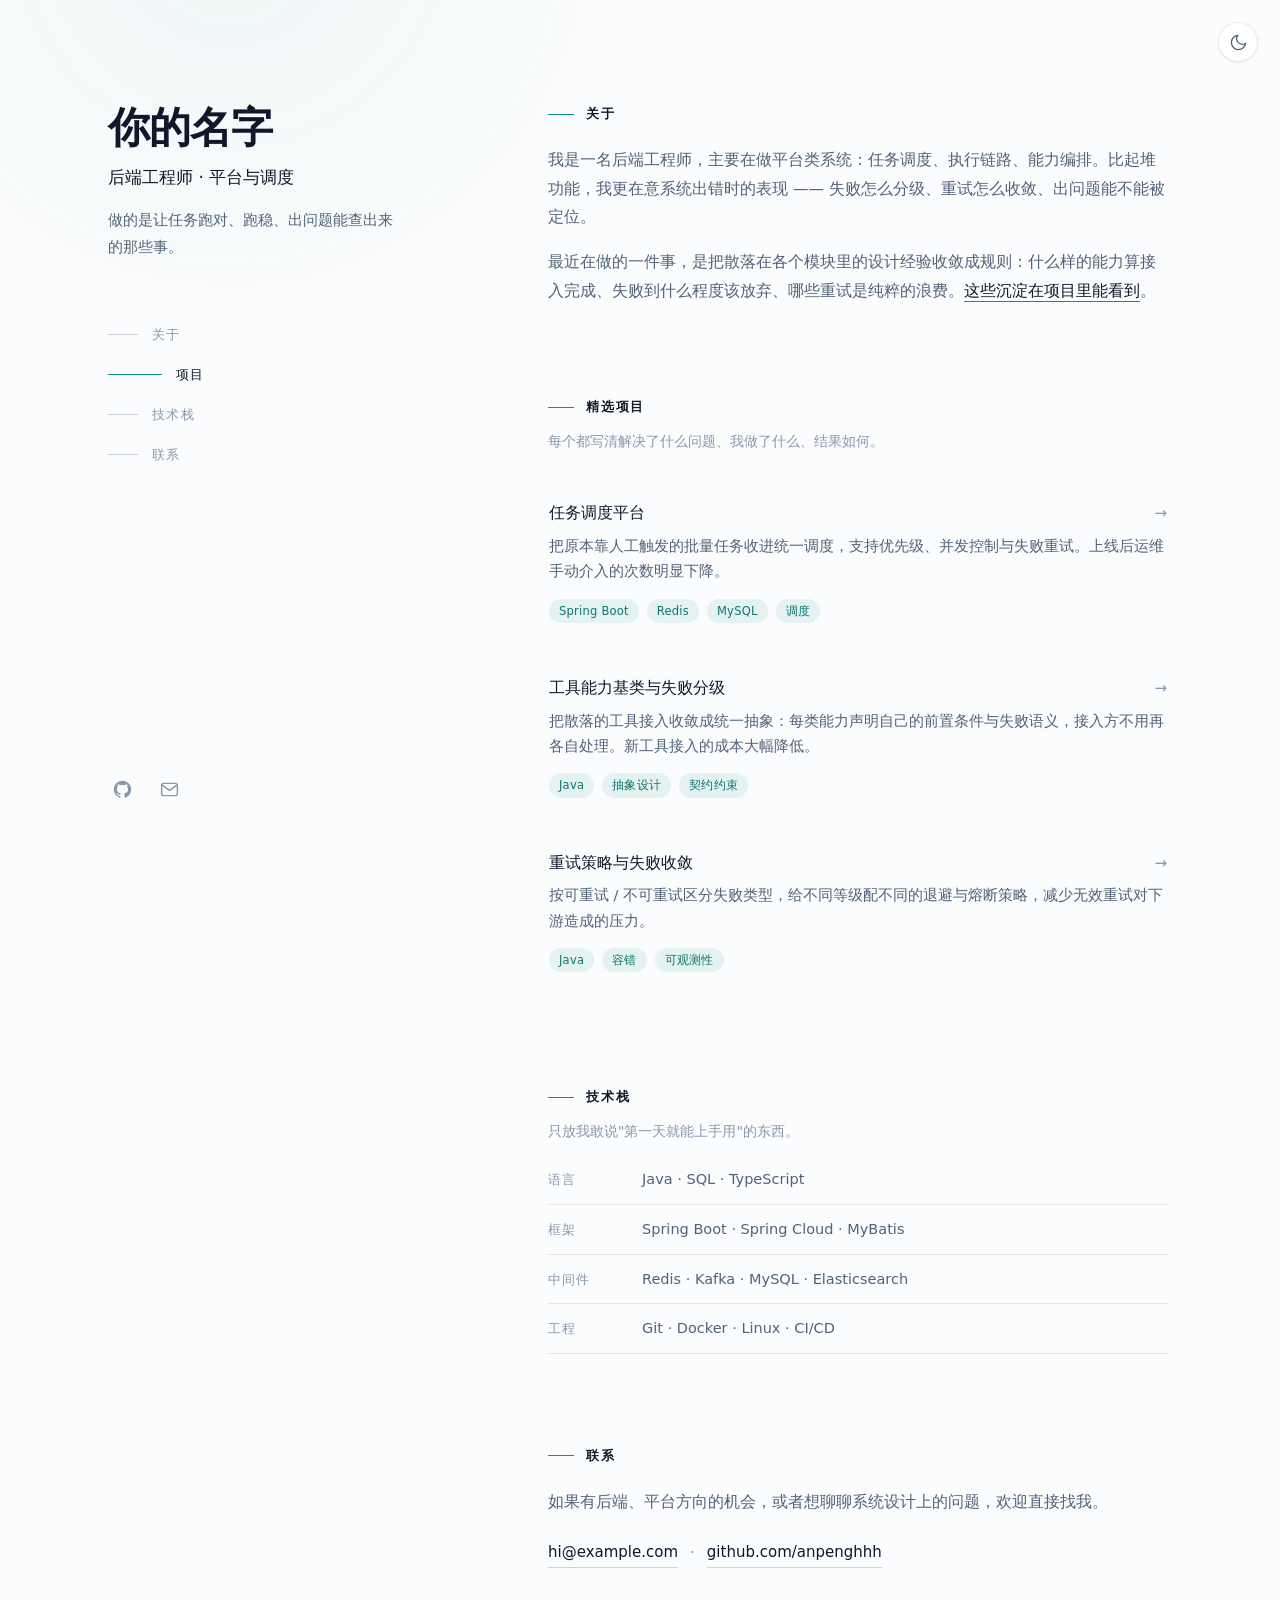
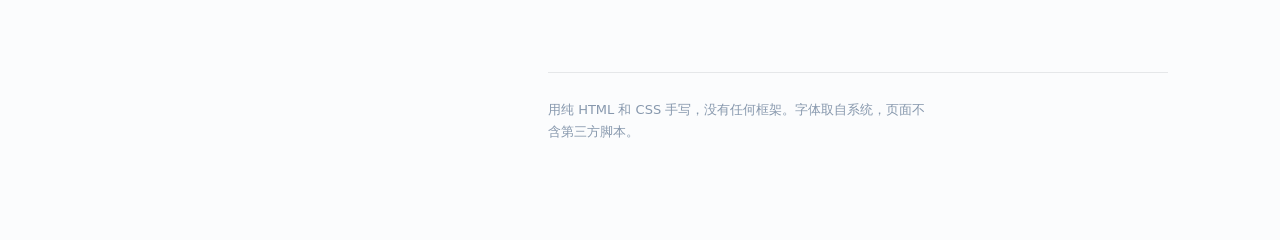
==== index.html @ 01b577a1 "初始化个人网站：单页结构、深浅色主题、响应式布局" ====
<!doctype html>
<html lang="zh-CN">
<head>
<meta charset="utf-8">
<meta name="viewport" content="width=device-width, initial-scale=1">
<title>你的名字 — 后端工程师</title>
<meta name="description" content="后端工程师，做平台系统、任务调度与失败处理。">
<link rel="icon" href="data:image/svg+xml,%3Csvg xmlns='http://www.w3.org/2000/svg' viewBox='0 0 32 32'%3E%3Crect width='32' height='32' rx='7' fill='%230d9488'/%3E%3Ctext x='16' y='22' font-family='system-ui,sans-serif' font-size='17' font-weight='600' fill='%23fff' text-anchor='middle'%3EA%3C/text%3E%3C/svg%3E">
<link rel="stylesheet" href="style.css">
<script>
  (function () {
    var saved = localStorage.getItem('theme');
    var prefersLight = window.matchMedia('(prefers-color-scheme: light)').matches;
    document.documentElement.dataset.theme = saved || (prefersLight ? 'light' : 'dark');
  })();
</script>
</head>
<body>
<a class="skip-link" href="#main">跳到正文</a>

<button class="theme-toggle" id="themeToggle" type="button" aria-label="切换深浅色">
  <svg class="icon-moon" viewBox="0 0 24 24" aria-hidden="true"><path d="M21 12.8A9 9 0 1 1 11.2 3a7 7 0 0 0 9.8 9.8Z"/></svg>
  <svg class="icon-sun" viewBox="0 0 24 24" aria-hidden="true"><circle cx="12" cy="12" r="4.2"/><path d="M12 2v3M12 19v3M2 12h3M19 12h3M4.9 4.9l2.1 2.1M17 17l2.1 2.1M19.1 4.9 17 7M7 17l-2.1 2.1"/></svg>
</button>

<div class="layout">
  <header class="sidebar">
    <div class="sidebar-top">
      <!-- TODO: 换成你的名字 -->
      <h1>你的名字</h1>
      <!-- TODO: 一句话定位，格式「角色 · 方向」 -->
      <h2>后端工程师 · 平台与调度</h2>
      <!-- TODO: 一句更具体的话，说清你让什么变得更好了 -->
      <p class="tagline">做的是让任务跑对、跑稳、出问题能查出来的那些事。</p>

      <nav aria-label="页面导航">
        <ul>
          <li><a href="#about" class="nav-link"><span class="bar"></span>关于</a></li>
          <li><a href="#projects" class="nav-link"><span class="bar"></span>项目</a></li>
          <li><a href="#stack" class="nav-link"><span class="bar"></span>技术栈</a></li>
          <li><a href="#contact" class="nav-link"><span class="bar"></span>联系</a></li>
        </ul>
      </nav>
    </div>

    <ul class="social" aria-label="外部链接">
      <li><a href="https://github.com/anpenghhh" aria-label="GitHub" target="_blank" rel="noopener">
        <svg class="filled" viewBox="0 0 24 24" aria-hidden="true"><path d="M12 2a10 10 0 0 0-3.16 19.49c.5.09.68-.22.68-.48v-1.7c-2.78.6-3.37-1.34-3.37-1.34-.45-1.16-1.11-1.47-1.11-1.47-.9-.62.07-.61.07-.61 1 .07 1.53 1.03 1.53 1.03.89 1.52 2.34 1.08 2.91.83.09-.65.35-1.09.63-1.34-2.22-.25-4.56-1.11-4.56-4.94 0-1.09.39-1.98 1.03-2.68-.1-.25-.45-1.27.1-2.65 0 0 .84-.27 2.75 1.02a9.5 9.5 0 0 1 5 0c1.91-1.29 2.75-1.02 2.75-1.02.55 1.38.2 2.4.1 2.65.64.7 1.03 1.59 1.03 2.68 0 3.84-2.34 4.68-4.57 4.93.36.31.68.92.68 1.85v2.74c0 .27.18.58.69.48A10 10 0 0 0 12 2Z"/></svg>
      </a></li>
      <!-- TODO: 换成你的真实邮箱 -->
      <li><a href="mailto:hi@example.com" aria-label="邮箱">
        <svg viewBox="0 0 24 24" aria-hidden="true"><rect x="3" y="5" width="18" height="14" rx="2.5"/><path d="m3.5 7 8.5 6 8.5-6"/></svg>
      </a></li>
    </ul>
  </header>

  <main id="main">
    <section id="about" aria-labelledby="about-title">
      <h3 id="about-title" class="section-title">关于</h3>
      <!-- TODO: 3-4 句，写你实际在做什么、在意什么。不要复述简历。 -->
      <p>我是一名后端工程师，主要在做平台类系统：任务调度、执行链路、能力编排。比起堆功能，我更在意系统出错时的表现 —— 失败怎么分级、重试怎么收敛、出问题能不能被定位。</p>
      <p>最近在做的一件事，是把散落在各个模块里的设计经验收敛成规则：什么样的能力算接入完成、失败到什么程度该放弃、哪些重试是纯粹的浪费。<a href="#projects">这些沉淀在项目里能看到</a>。</p>
    </section>

    <section id="projects" aria-labelledby="projects-title">
      <h3 id="projects-title" class="section-title">精选项目</h3>
      <p class="section-note">每个都写清解决了什么问题、我做了什么、结果如何。</p>

      <ul class="project-list">
        <!-- TODO: 项目 1，换成你最有说服力的那个 -->
        <li>
          <a class="project" href="#projects">
            <div class="project-head">
              <h4>任务调度平台</h4>
              <span class="project-arrow" aria-hidden="true">→</span>
            </div>
            <p>把原本靠人工触发的批量任务收进统一调度，支持优先级、并发控制与失败重试。上线后运维手动介入的次数明显下降。</p>
            <ul class="tags">
              <li>Spring Boot</li><li>Redis</li><li>MySQL</li><li>调度</li>
            </ul>
          </a>
        </li>

        <!-- TODO: 项目 2 -->
        <li>
          <a class="project" href="#projects">
            <div class="project-head">
              <h4>工具能力基类与失败分级</h4>
              <span class="project-arrow" aria-hidden="true">→</span>
            </div>
            <p>把散落的工具接入收敛成统一抽象：每类能力声明自己的前置条件与失败语义，接入方不用再各自处理。新工具接入的成本大幅降低。</p>
            <ul class="tags">
              <li>Java</li><li>抽象设计</li><li>契约约束</li>
            </ul>
          </a>
        </li>

        <!-- TODO: 项目 3 -->
        <li>
          <a class="project" href="#projects">
            <div class="project-head">
              <h4>重试策略与失败收敛</h4>
              <span class="project-arrow" aria-hidden="true">→</span>
            </div>
            <p>按可重试 / 不可重试区分失败类型，给不同等级配不同的退避与熔断策略，减少无效重试对下游造成的压力。</p>
            <ul class="tags">
              <li>Java</li><li>容错</li><li>可观测性</li>
            </ul>
          </a>
        </li>
      </ul>
    </section>

    <section id="stack" aria-labelledby="stack-title">
      <h3 id="stack-title" class="section-title">技术栈</h3>
      <p class="section-note">只放我敢说"第一天就能上手用"的东西。</p>

      <!-- TODO: 按你的实际情况删减，控制在 12-15 项以内 -->
      <dl class="stack">
        <div>
          <dt>语言</dt>
          <dd>Java · SQL · TypeScript</dd>
        </div>
        <div>
          <dt>框架</dt>
          <dd>Spring Boot · Spring Cloud · MyBatis</dd>
        </div>
        <div>
          <dt>中间件</dt>
          <dd>Redis · Kafka · MySQL · Elasticsearch</dd>
        </div>
        <div>
          <dt>工程</dt>
          <dd>Git · Docker · Linux · CI/CD</dd>
        </div>
      </dl>
    </section>

    <section id="contact" aria-labelledby="contact-title">
      <h3 id="contact-title" class="section-title">联系</h3>
      <p>如果有后端、平台方向的机会，或者想聊聊系统设计上的问题，欢迎直接找我。</p>
      <p class="contact-links">
        <a href="mailto:hi@example.com">hi@example.com</a>
        <span aria-hidden="true">·</span>
        <a href="https://github.com/anpenghhh" target="_blank" rel="noopener">github.com/anpenghhh</a>
      </p>
    </section>

    <footer>
      <p>用纯 HTML 和 CSS 手写，没有任何框架。字体取自系统，页面不含第三方脚本。</p>
    </footer>
  </main>
</div>

<script src="script.js"></script>
</body>
</html>
---- style.css ----
/* ===========================================================
   个人站样式
   改颜色只需动下面两组变量；布局在 .layout 与媒体查询里。
   =========================================================== */

:root,
[data-theme="dark"] {
  --bg: #0f172a;
  --bg-elev: #16213a;
  --text: #e6edf6;
  --text-muted: #94a3b8;
  --text-faint: #64748b;
  --accent: #5eead4;
  --accent-soft: rgba(94, 234, 212, 0.12);
  --tag-fg: #7fdccd;
  --border: rgba(148, 163, 184, 0.16);
  --border-strong: rgba(148, 163, 184, 0.3);
  --glow: rgba(94, 234, 212, 0.06);
  --shadow: 0 1px 2px rgba(0, 0, 0, 0.3);
}

[data-theme="light"] {
  --bg: #fbfcfd;
  --bg-elev: #ffffff;
  --text: #0f172a;
  --text-muted: #52627a;
  --text-faint: #8798ad;
  --accent: #0d9488;
  --accent-soft: rgba(13, 148, 136, 0.09);
  --tag-fg: #0f766e;
  --border: rgba(15, 23, 42, 0.09);
  --border-strong: rgba(15, 23, 42, 0.18);
  --glow: rgba(13, 148, 136, 0.05);
  --shadow: 0 1px 2px rgba(15, 23, 42, 0.06);
}

*,
*::before,
*::after {
  box-sizing: border-box;
}

html {
  scroll-behavior: smooth;
  -webkit-text-size-adjust: 100%;
}

body {
  margin: 0;
  background: var(--bg);
  color: var(--text);
  font-family: ui-sans-serif, system-ui, -apple-system, "PingFang SC",
    "Hiragino Sans GB", "Microsoft YaHei", sans-serif;
  font-size: 16px;
  line-height: 1.6;
  -webkit-font-smoothing: antialiased;
  transition: background-color 0.25s ease, color 0.25s ease;
}

body::before {
  content: "";
  position: fixed;
  inset: 0;
  pointer-events: none;
  background: radial-gradient(620px circle at 18% -8%, var(--glow), transparent 72%);
  z-index: 0;
}

a {
  color: inherit;
  text-decoration: none;
}

h1,
h2,
h3,
h4,
p,
ul,
dl,
dd {
  margin: 0;
}

ul {
  padding: 0;
  list-style: none;
}

:focus-visible {
  outline: 2px solid var(--accent);
  outline-offset: 3px;
  border-radius: 3px;
}

.skip-link {
  position: absolute;
  left: -9999px;
  top: 12px;
  z-index: 100;
  padding: 10px 16px;
  background: var(--bg-elev);
  border: 1px solid var(--border-strong);
  border-radius: 6px;
  font-size: 13px;
}

.skip-link:focus {
  left: 12px;
}

/* ---------- 布局 ---------- */

.layout {
  position: relative;
  z-index: 1;
  max-width: 1160px;
  margin: 0 auto;
  padding: 0 48px;
  display: grid;
  grid-template-columns: minmax(0, 360px) minmax(0, 1fr);
  gap: 80px;
}

.sidebar {
  position: sticky;
  top: 0;
  height: 100vh;
  display: flex;
  flex-direction: column;
  justify-content: space-between;
  padding: 104px 0 96px;
}

main {
  padding: 104px 0 96px;
  max-width: 620px;
}

/* ---------- 侧栏 ---------- */

h1 {
  font-size: 42px;
  font-weight: 600;
  letter-spacing: -0.02em;
  line-height: 1.15;
}

.sidebar h2 {
  margin-top: 12px;
  font-size: 17px;
  font-weight: 500;
  color: var(--text);
}

.tagline {
  margin-top: 16px;
  font-size: 15px;
  line-height: 1.75;
  color: var(--text-muted);
  max-width: 30ch;
}

nav {
  margin-top: 56px;
}

nav ul {
  display: grid;
  gap: 2px;
}

.nav-link {
  display: inline-flex;
  align-items: center;
  gap: 14px;
  padding: 9px 0;
  font-size: 12.5px;
  letter-spacing: 0.1em;
  color: var(--text-faint);
  transition: color 0.2s ease;
}

.bar {
  width: 30px;
  height: 1px;
  background: var(--border-strong);
  transition: width 0.25s ease, background-color 0.25s ease;
}

.nav-link:hover {
  color: var(--text);
}

.nav-link:hover .bar {
  width: 54px;
  background: var(--text-muted);
}

.nav-link.active {
  color: var(--text);
}

.nav-link.active .bar {
  width: 54px;
  background: var(--accent);
}

.social {
  display: flex;
  gap: 18px;
}

.social a {
  display: block;
  padding: 4px;
  color: var(--text-faint);
  transition: color 0.2s ease, transform 0.2s ease;
}

.social a:hover {
  color: var(--text);
  transform: translateY(-2px);
}

.social svg {
  display: block;
  width: 21px;
  height: 21px;
  fill: none;
  stroke: currentColor;
  stroke-width: 1.6;
  stroke-linecap: round;
  stroke-linejoin: round;
}

.social svg.filled {
  fill: currentColor;
  stroke: none;
}

/* ---------- 内容区块 ---------- */

section + section {
  margin-top: 92px;
}

.section-title {
  display: flex;
  align-items: center;
  gap: 12px;
  margin-bottom: 22px;
  font-size: 12.5px;
  font-weight: 600;
  letter-spacing: 0.14em;
  color: var(--text);
}

.section-title::before {
  content: "";
  width: 26px;
  height: 1px;
  background: var(--accent);
}

.section-note {
  margin-top: -10px;
  margin-bottom: 22px;
  font-size: 14px;
  color: var(--text-faint);
}

main p {
  font-size: 15.5px;
  line-height: 1.85;
  color: var(--text-muted);
}

main p + p {
  margin-top: 16px;
}

main p a {
  color: var(--text);
  border-bottom: 1px solid var(--accent);
  padding-bottom: 1px;
  transition: color 0.2s ease;
}

main p a:hover {
  color: var(--accent);
}

/* ---------- 项目 ---------- */

.project-list {
  display: grid;
  gap: 6px;
}

.project {
  display: block;
  padding: 22px 20px;
  margin: 0 -20px;
  border: 1px solid transparent;
  border-radius: 10px;
  transition: background-color 0.22s ease, border-color 0.22s ease;
}

.project:hover {
  background: var(--bg-elev);
  border-color: var(--border);
  box-shadow: var(--shadow);
}

.project-head {
  display: flex;
  align-items: baseline;
  justify-content: space-between;
  gap: 16px;
}

.project h4 {
  font-size: 16px;
  font-weight: 500;
  color: var(--text);
  transition: color 0.2s ease;
}

.project:hover h4 {
  color: var(--accent);
}

.project-arrow {
  flex: none;
  font-size: 15px;
  color: var(--text-faint);
  transition: transform 0.22s ease, color 0.22s ease;
}

.project:hover .project-arrow {
  transform: translateX(4px);
  color: var(--accent);
}

.project p {
  margin-top: 8px;
  font-size: 14.5px;
  line-height: 1.75;
}

.tags {
  display: flex;
  flex-wrap: wrap;
  gap: 8px;
  margin-top: 14px;
}

.tags li {
  padding: 3px 10px;
  border-radius: 999px;
  background: var(--accent-soft);
  color: var(--tag-fg);
  font-size: 11.5px;
  letter-spacing: 0.02em;
  white-space: nowrap;
}

/* ---------- 技术栈 ---------- */

.stack > div {
  display: grid;
  grid-template-columns: 78px 1fr;
  gap: 16px;
  align-items: baseline;
  padding: 12px 0;
  border-bottom: 1px solid var(--border);
}

.stack > div:first-child {
  padding-top: 0;
}

.stack dt {
  font-size: 12.5px;
  letter-spacing: 0.08em;
  color: var(--text-faint);
}

.stack dd {
  font-size: 14.5px;
  color: var(--text-muted);
  line-height: 1.7;
}

/* ---------- 联系 ---------- */

.contact-links {
  display: flex;
  flex-wrap: wrap;
  align-items: center;
  gap: 12px;
  margin-top: 22px !important;
  font-size: 15px;
}

.contact-links a {
  color: var(--text);
  border-bottom: 1px solid var(--border-strong);
  transition: color 0.2s ease, border-color 0.2s ease;
}

.contact-links a:hover {
  color: var(--accent);
  border-color: var(--accent);
}

.contact-links span {
  color: var(--text-faint);
}

/* ---------- 页脚 ---------- */

footer {
  margin-top: 104px;
  padding-top: 26px;
  border-top: 1px solid var(--border);
}

footer p {
  font-size: 13px;
  line-height: 1.7;
  color: var(--text-faint);
  max-width: 46ch;
}

/* ---------- 主题切换 ---------- */

.theme-toggle {
  position: fixed;
  top: 22px;
  right: 22px;
  z-index: 20;
  width: 40px;
  height: 40px;
  display: grid;
  place-items: center;
  border: 1px solid var(--border);
  border-radius: 50%;
  background: var(--bg-elev);
  color: var(--text-muted);
  cursor: pointer;
  box-shadow: var(--shadow);
  transition: color 0.2s ease, border-color 0.2s ease, transform 0.2s ease;
}

.theme-toggle:hover {
  color: var(--accent);
  border-color: var(--border-strong);
  transform: rotate(-12deg);
}

.theme-toggle svg {
  width: 19px;
  height: 19px;
  fill: none;
  stroke: currentColor;
  stroke-width: 1.6;
  stroke-linecap: round;
  stroke-linejoin: round;
}

.icon-sun {
  display: none;
}

[data-theme="dark"] .icon-sun {
  display: block;
}

[data-theme="dark"] .icon-moon {
  display: none;
}

/* ---------- 响应式 ---------- */

@media (max-width: 1023px) {
  .layout {
    display: block;
    padding: 0 28px;
  }

  .sidebar {
    position: static;
    height: auto;
    padding: 80px 0 0;
  }

  h1 {
    font-size: 34px;
  }

  .tagline {
    max-width: 38ch;
  }

  nav {
    margin-top: 34px;
  }

  nav ul {
    display: flex;
    flex-wrap: wrap;
    gap: 22px;
  }

  .bar {
    display: none;
  }

  .social {
    margin-top: 30px;
  }

  main {
    padding: 56px 0 72px;
    max-width: 100%;
  }

  section + section {
    margin-top: 64px;
  }

  .theme-toggle {
    top: 16px;
    right: 16px;
    width: 36px;
    height: 36px;
  }
}

@media (max-width: 520px) {
  .layout {
    padding: 0 20px;
  }

  .sidebar {
    padding-top: 64px;
  }

  h1 {
    font-size: 29px;
  }

  .stack > div {
    grid-template-columns: 1fr;
    gap: 4px;
  }

  .project {
    padding: 18px 14px;
    margin: 0 -14px;
  }
}

@media (prefers-reduced-motion: reduce) {
  html {
    scroll-behavior: auto;
  }

  *,
  *::before,
  *::after {
    transition-duration: 0.01ms !important;
    animation-duration: 0.01ms !important;
  }
}
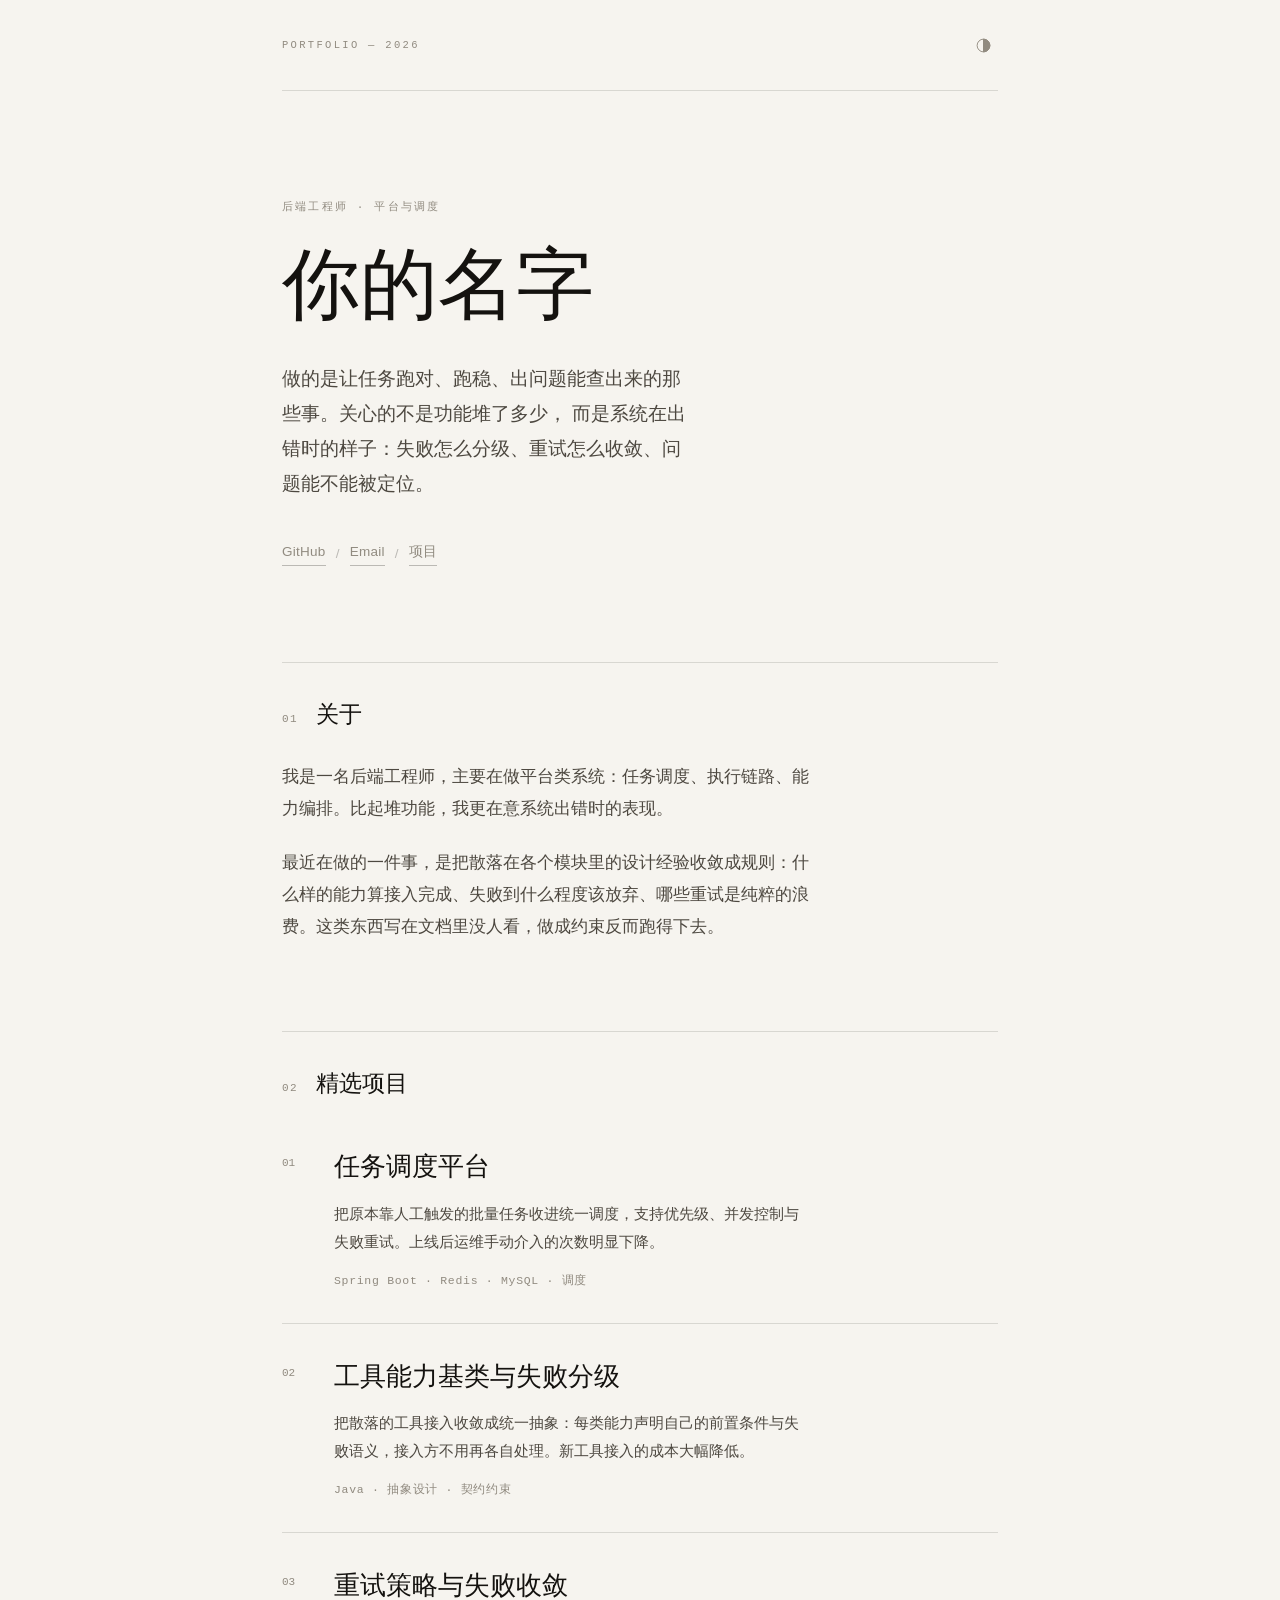
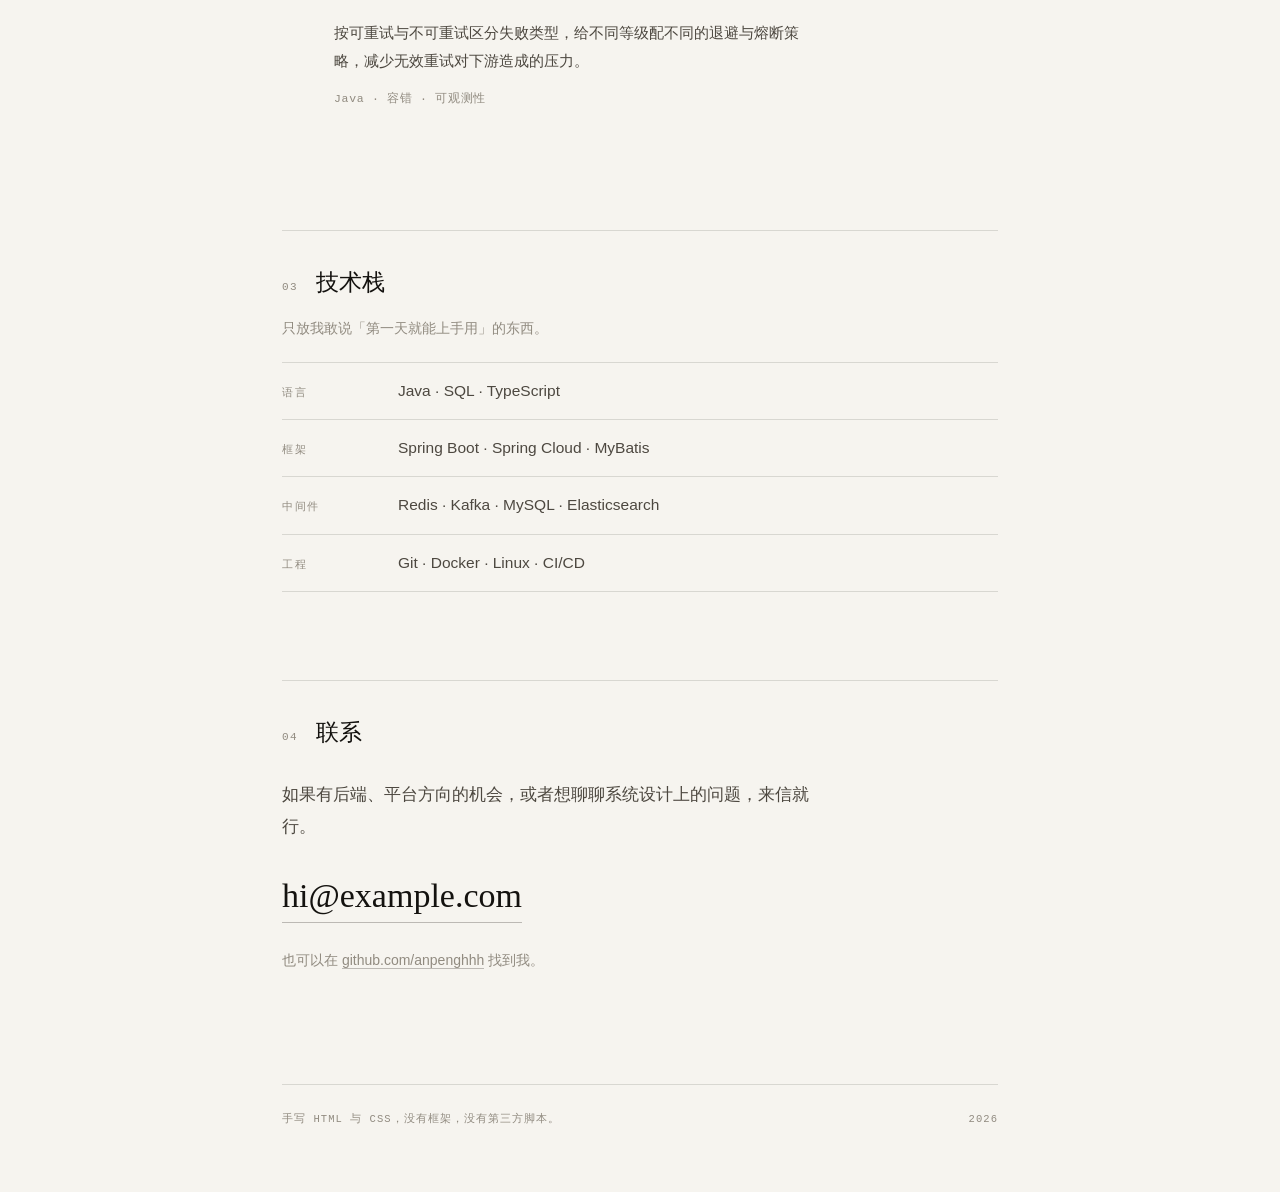
==== commit 20133a7b: "重做视觉：编辑排版风，衬线大字、纸感底色、编号区块" ====
--- a/index.html
+++ b/index.html
@@ -5,7 +5,7 @@
 <meta name="viewport" content="width=device-width, initial-scale=1">
 <title>你的名字 — 后端工程师</title>
 <meta name="description" content="后端工程师，做平台系统、任务调度与失败处理。">
-<link rel="icon" href="data:image/svg+xml,%3Csvg xmlns='http://www.w3.org/2000/svg' viewBox='0 0 32 32'%3E%3Crect width='32' height='32' rx='7' fill='%230d9488'/%3E%3Ctext x='16' y='22' font-family='system-ui,sans-serif' font-size='17' font-weight='600' fill='%23fff' text-anchor='middle'%3EA%3C/text%3E%3C/svg%3E">
+<link rel="icon" href="data:image/svg+xml,%3Csvg xmlns='http://www.w3.org/2000/svg' viewBox='0 0 32 32'%3E%3Crect width='32' height='32' fill='%2314120F'/%3E%3Ctext x='16' y='23' font-family='Georgia,serif' font-size='18' fill='%23F6F4EF' text-anchor='middle'%3EA%3C/text%3E%3C/svg%3E">
 <link rel="stylesheet" href="style.css">
 <script>
   (function () {
@@ -16,140 +16,137 @@
 </script>
 </head>
 <body>
-<a class="skip-link" href="#main">跳到正文</a>
 
-<button class="theme-toggle" id="themeToggle" type="button" aria-label="切换深浅色">
-  <svg class="icon-moon" viewBox="0 0 24 24" aria-hidden="true"><path d="M21 12.8A9 9 0 1 1 11.2 3a7 7 0 0 0 9.8 9.8Z"/></svg>
-  <svg class="icon-sun" viewBox="0 0 24 24" aria-hidden="true"><circle cx="12" cy="12" r="4.2"/><path d="M12 2v3M12 19v3M2 12h3M19 12h3M4.9 4.9l2.1 2.1M17 17l2.1 2.1M19.1 4.9 17 7M7 17l-2.1 2.1"/></svg>
-</button>
+<div class="page">
 
-<div class="layout">
-  <header class="sidebar">
-    <div class="sidebar-top">
+  <header class="masthead">
+    <span class="masthead-label">Portfolio — 2026</span>
+    <button class="theme-toggle" id="themeToggle" type="button" aria-label="切换深浅色">
+      <svg viewBox="0 0 24 24" aria-hidden="true"><circle cx="12" cy="12" r="9"/><path d="M12 3v18" /><path d="M12 3a9 9 0 0 1 0 18Z" fill="currentColor"/></svg>
+    </button>
+  </header>
+
+  <main>
+    <!-- ============ 首屏 ============ -->
+    <section class="hero">
+      <!-- TODO: 你的角色，一两个词 -->
+      <p class="kicker">后端工程师 · 平台与调度</p>
       <!-- TODO: 换成你的名字 -->
       <h1>你的名字</h1>
-      <!-- TODO: 一句话定位，格式「角色 · 方向」 -->
-      <h2>后端工程师 · 平台与调度</h2>
-      <!-- TODO: 一句更具体的话，说清你让什么变得更好了 -->
-      <p class="tagline">做的是让任务跑对、跑稳、出问题能查出来的那些事。</p>
-
-      <nav aria-label="页面导航">
-        <ul>
-          <li><a href="#about" class="nav-link"><span class="bar"></span>关于</a></li>
-          <li><a href="#projects" class="nav-link"><span class="bar"></span>项目</a></li>
-          <li><a href="#stack" class="nav-link"><span class="bar"></span>技术栈</a></li>
-          <li><a href="#contact" class="nav-link"><span class="bar"></span>联系</a></li>
-        </ul>
-      </nav>
-    </div>
-
-    <ul class="social" aria-label="外部链接">
-      <li><a href="https://github.com/anpenghhh" aria-label="GitHub" target="_blank" rel="noopener">
-        <svg class="filled" viewBox="0 0 24 24" aria-hidden="true"><path d="M12 2a10 10 0 0 0-3.16 19.49c.5.09.68-.22.68-.48v-1.7c-2.78.6-3.37-1.34-3.37-1.34-.45-1.16-1.11-1.47-1.11-1.47-.9-.62.07-.61.07-.61 1 .07 1.53 1.03 1.53 1.03.89 1.52 2.34 1.08 2.91.83.09-.65.35-1.09.63-1.34-2.22-.25-4.56-1.11-4.56-4.94 0-1.09.39-1.98 1.03-2.68-.1-.25-.45-1.27.1-2.65 0 0 .84-.27 2.75 1.02a9.5 9.5 0 0 1 5 0c1.91-1.29 2.75-1.02 2.75-1.02.55 1.38.2 2.4.1 2.65.64.7 1.03 1.59 1.03 2.68 0 3.84-2.34 4.68-4.57 4.93.36.31.68.92.68 1.85v2.74c0 .27.18.58.69.48A10 10 0 0 0 12 2Z"/></svg>
-      </a></li>
-      <!-- TODO: 换成你的真实邮箱 -->
-      <li><a href="mailto:hi@example.com" aria-label="邮箱">
-        <svg viewBox="0 0 24 24" aria-hidden="true"><rect x="3" y="5" width="18" height="14" rx="2.5"/><path d="m3.5 7 8.5 6 8.5-6"/></svg>
-      </a></li>
-    </ul>
-  </header>
-
-  <main id="main">
-    <section id="about" aria-labelledby="about-title">
-      <h3 id="about-title" class="section-title">关于</h3>
-      <!-- TODO: 3-4 句，写你实际在做什么、在意什么。不要复述简历。 -->
-      <p>我是一名后端工程师，主要在做平台类系统：任务调度、执行链路、能力编排。比起堆功能，我更在意系统出错时的表现 —— 失败怎么分级、重试怎么收敛、出问题能不能被定位。</p>
-      <p>最近在做的一件事，是把散落在各个模块里的设计经验收敛成规则：什么样的能力算接入完成、失败到什么程度该放弃、哪些重试是纯粹的浪费。<a href="#projects">这些沉淀在项目里能看到</a>。</p>
+      <!-- TODO: 一两句话说清你在做什么、在意什么 -->
+      <p class="lede">
+        做的是让任务跑对、跑稳、出问题能查出来的那些事。关心的不是功能堆了多少，
+        而是系统在出错时的样子：失败怎么分级、重试怎么收敛、问题能不能被定位。
+      </p>
+      <p class="hero-meta">
+        <a href="https://github.com/anpenghhh" target="_blank" rel="noopener">GitHub</a>
+        <span class="sep">/</span>
+        <!-- TODO: 换成真实邮箱 -->
+        <a href="mailto:hi@example.com">Email</a>
+        <span class="sep">/</span>
+        <a href="#projects">项目</a>
+      </p>
     </section>
 
-    <section id="projects" aria-labelledby="projects-title">
-      <h3 id="projects-title" class="section-title">精选项目</h3>
-      <p class="section-note">每个都写清解决了什么问题、我做了什么、结果如何。</p>
+    <!-- ============ 01 关于 ============ -->
+    <section id="about" class="block" data-reveal>
+      <header class="block-head">
+        <span class="num">01</span>
+        <h2>关于</h2>
+      </header>
+      <div class="prose">
+        <!-- TODO: 3-4 句，写你实际在做什么。不要复述简历。 -->
+        <p>我是一名后端工程师，主要在做平台类系统：任务调度、执行链路、能力编排。比起堆功能，我更在意系统出错时的表现。</p>
+        <p>最近在做的一件事，是把散落在各个模块里的设计经验收敛成规则：什么样的能力算接入完成、失败到什么程度该放弃、哪些重试是纯粹的浪费。这类东西写在文档里没人看，做成约束反而跑得下去。</p>
+      </div>
+    </section>
 
-      <ul class="project-list">
-        <!-- TODO: 项目 1，换成你最有说服力的那个 -->
+    <!-- ============ 02 项目 ============ -->
+    <section id="projects" class="block" data-reveal>
+      <header class="block-head">
+        <span class="num">02</span>
+        <h2>精选项目</h2>
+      </header>
+
+      <ul class="works">
+        <!-- TODO: 换成你最有说服力的项目 -->
         <li>
-          <a class="project" href="#projects">
-            <div class="project-head">
-              <h4>任务调度平台</h4>
-              <span class="project-arrow" aria-hidden="true">→</span>
+          <a class="work" href="#projects">
+            <span class="work-index">01</span>
+            <div class="work-body">
+              <h3>任务调度平台</h3>
+              <p>把原本靠人工触发的批量任务收进统一调度，支持优先级、并发控制与失败重试。上线后运维手动介入的次数明显下降。</p>
+              <p class="work-stack">Spring Boot · Redis · MySQL · 调度</p>
             </div>
-            <p>把原本靠人工触发的批量任务收进统一调度，支持优先级、并发控制与失败重试。上线后运维手动介入的次数明显下降。</p>
-            <ul class="tags">
-              <li>Spring Boot</li><li>Redis</li><li>MySQL</li><li>调度</li>
-            </ul>
+            <span class="work-arrow" aria-hidden="true">↗</span>
           </a>
         </li>
 
-        <!-- TODO: 项目 2 -->
         <li>
-          <a class="project" href="#projects">
-            <div class="project-head">
-              <h4>工具能力基类与失败分级</h4>
-              <span class="project-arrow" aria-hidden="true">→</span>
+          <a class="work" href="#projects">
+            <span class="work-index">02</span>
+            <div class="work-body">
+              <h3>工具能力基类与失败分级</h3>
+              <p>把散落的工具接入收敛成统一抽象：每类能力声明自己的前置条件与失败语义，接入方不用再各自处理。新工具接入的成本大幅降低。</p>
+              <p class="work-stack">Java · 抽象设计 · 契约约束</p>
             </div>
-            <p>把散落的工具接入收敛成统一抽象：每类能力声明自己的前置条件与失败语义，接入方不用再各自处理。新工具接入的成本大幅降低。</p>
-            <ul class="tags">
-              <li>Java</li><li>抽象设计</li><li>契约约束</li>
-            </ul>
+            <span class="work-arrow" aria-hidden="true">↗</span>
           </a>
         </li>
 
-        <!-- TODO: 项目 3 -->
         <li>
-          <a class="project" href="#projects">
-            <div class="project-head">
-              <h4>重试策略与失败收敛</h4>
-              <span class="project-arrow" aria-hidden="true">→</span>
+          <a class="work" href="#projects">
+            <span class="work-index">03</span>
+            <div class="work-body">
+              <h3>重试策略与失败收敛</h3>
+              <p>按可重试与不可重试区分失败类型，给不同等级配不同的退避与熔断策略，减少无效重试对下游造成的压力。</p>
+              <p class="work-stack">Java · 容错 · 可观测性</p>
             </div>
-            <p>按可重试 / 不可重试区分失败类型，给不同等级配不同的退避与熔断策略，减少无效重试对下游造成的压力。</p>
-            <ul class="tags">
-              <li>Java</li><li>容错</li><li>可观测性</li>
-            </ul>
+            <span class="work-arrow" aria-hidden="true">↗</span>
           </a>
         </li>
       </ul>
     </section>
 
-    <section id="stack" aria-labelledby="stack-title">
-      <h3 id="stack-title" class="section-title">技术栈</h3>
-      <p class="section-note">只放我敢说"第一天就能上手用"的东西。</p>
+    <!-- ============ 03 技术栈 ============ -->
+    <section id="stack" class="block" data-reveal>
+      <header class="block-head">
+        <span class="num">03</span>
+        <h2>技术栈</h2>
+      </header>
+      <p class="block-note">只放我敢说「第一天就能上手用」的东西。</p>
 
-      <!-- TODO: 按你的实际情况删减，控制在 12-15 项以内 -->
+      <!-- TODO: 按实际情况删减，控制在 12-15 项以内 -->
       <dl class="stack">
-        <div>
-          <dt>语言</dt>
-          <dd>Java · SQL · TypeScript</dd>
-        </div>
-        <div>
-          <dt>框架</dt>
-          <dd>Spring Boot · Spring Cloud · MyBatis</dd>
-        </div>
-        <div>
-          <dt>中间件</dt>
-          <dd>Redis · Kafka · MySQL · Elasticsearch</dd>
-        </div>
-        <div>
-          <dt>工程</dt>
-          <dd>Git · Docker · Linux · CI/CD</dd>
-        </div>
+        <div><dt>语言</dt><dd>Java · SQL · TypeScript</dd></div>
+        <div><dt>框架</dt><dd>Spring Boot · Spring Cloud · MyBatis</dd></div>
+        <div><dt>中间件</dt><dd>Redis · Kafka · MySQL · Elasticsearch</dd></div>
+        <div><dt>工程</dt><dd>Git · Docker · Linux · CI/CD</dd></div>
       </dl>
     </section>
 
-    <section id="contact" aria-labelledby="contact-title">
-      <h3 id="contact-title" class="section-title">联系</h3>
-      <p>如果有后端、平台方向的机会，或者想聊聊系统设计上的问题，欢迎直接找我。</p>
-      <p class="contact-links">
-        <a href="mailto:hi@example.com">hi@example.com</a>
-        <span aria-hidden="true">·</span>
-        <a href="https://github.com/anpenghhh" target="_blank" rel="noopener">github.com/anpenghhh</a>
+    <!-- ============ 04 联系 ============ -->
+    <section id="contact" class="block" data-reveal>
+      <header class="block-head">
+        <span class="num">04</span>
+        <h2>联系</h2>
+      </header>
+      <div class="prose">
+        <p>如果有后端、平台方向的机会，或者想聊聊系统设计上的问题，来信就行。</p>
+      </div>
+      <!-- TODO: 换成真实邮箱 -->
+      <a class="contact-mail" href="mailto:hi@example.com">hi@example.com</a>
+      <p class="contact-alt">
+        也可以在 <a href="https://github.com/anpenghhh" target="_blank" rel="noopener">github.com/anpenghhh</a> 找到我。
       </p>
     </section>
+  </main>
 
-    <footer>
-      <p>用纯 HTML 和 CSS 手写，没有任何框架。字体取自系统，页面不含第三方脚本。</p>
-    </footer>
-  </main>
+  <footer class="colophon">
+    <span>手写 HTML 与 CSS，没有框架，没有第三方脚本。</span>
+    <span>2026</span>
+  </footer>
+
 </div>
 
 <script src="script.js"></script>
--- a/style.css
+++ b/style.css
@@ -1,37 +1,37 @@
 /* ===========================================================
-   个人站样式
-   改颜色只需动下面两组变量；布局在 .layout 与媒体查询里。
+   编辑排版风 · 个人站
+   改配色只需动两组变量；改字号在 .hero / .block 相关规则里。
    =========================================================== */
 
 :root,
 [data-theme="dark"] {
-  --bg: #0f172a;
-  --bg-elev: #16213a;
-  --text: #e6edf6;
-  --text-muted: #94a3b8;
-  --text-faint: #64748b;
-  --accent: #5eead4;
-  --accent-soft: rgba(94, 234, 212, 0.12);
-  --tag-fg: #7fdccd;
-  --border: rgba(148, 163, 184, 0.16);
-  --border-strong: rgba(148, 163, 184, 0.3);
-  --glow: rgba(94, 234, 212, 0.06);
-  --shadow: 0 1px 2px rgba(0, 0, 0, 0.3);
+  --paper: #121110;
+  --paper-raised: #1a1917;
+  --ink: #f0ede6;
+  --ink-soft: #b3ada2;
+  --ink-faint: #6f6a61;
+  --accent: #d97757;
+  --rule: rgba(240, 237, 230, 0.14);
+  --rule-strong: rgba(240, 237, 230, 0.26);
 }
 
 [data-theme="light"] {
-  --bg: #fbfcfd;
-  --bg-elev: #ffffff;
-  --text: #0f172a;
-  --text-muted: #52627a;
-  --text-faint: #8798ad;
-  --accent: #0d9488;
-  --accent-soft: rgba(13, 148, 136, 0.09);
-  --tag-fg: #0f766e;
-  --border: rgba(15, 23, 42, 0.09);
-  --border-strong: rgba(15, 23, 42, 0.18);
-  --glow: rgba(13, 148, 136, 0.05);
-  --shadow: 0 1px 2px rgba(15, 23, 42, 0.06);
+  --paper: #f6f4ef;
+  --paper-raised: #fbfaf7;
+  --ink: #14120f;
+  --ink-soft: #4d4840;
+  --ink-faint: #918b80;
+  --accent: #8c2f1e;
+  --rule: rgba(20, 18, 15, 0.13);
+  --rule-strong: rgba(20, 18, 15, 0.26);
+}
+
+:root {
+  --serif: "Songti SC", "Songti TC", "Source Han Serif SC", "Noto Serif SC",
+    Georgia, "Times New Roman", serif;
+  --sans: -apple-system, BlinkMacSystemFont, "PingFang SC", "Helvetica Neue",
+    "Microsoft YaHei", Arial, sans-serif;
+  --mono: ui-monospace, "SF Mono", Menlo, Consolas, monospace;
 }
 
 *,
@@ -47,23 +47,14 @@
 
 body {
   margin: 0;
-  background: var(--bg);
-  color: var(--text);
-  font-family: ui-sans-serif, system-ui, -apple-system, "PingFang SC",
-    "Hiragino Sans GB", "Microsoft YaHei", sans-serif;
+  background: var(--paper);
+  color: var(--ink);
+  font-family: var(--sans);
   font-size: 16px;
   line-height: 1.6;
   -webkit-font-smoothing: antialiased;
-  transition: background-color 0.25s ease, color 0.25s ease;
-}
-
-body::before {
-  content: "";
-  position: fixed;
-  inset: 0;
-  pointer-events: none;
-  background: radial-gradient(620px circle at 18% -8%, var(--glow), transparent 72%);
-  z-index: 0;
+  text-rendering: optimizeLegibility;
+  transition: background-color 0.3s ease, color 0.3s ease;
 }
 
 a {
@@ -74,7 +65,6 @@
 h1,
 h2,
 h3,
-h4,
 p,
 ul,
 dl,
@@ -88,478 +78,427 @@
 }
 
 :focus-visible {
-  outline: 2px solid var(--accent);
-  outline-offset: 3px;
-  border-radius: 3px;
-}
-
-.skip-link {
-  position: absolute;
-  left: -9999px;
-  top: 12px;
-  z-index: 100;
-  padding: 10px 16px;
-  background: var(--bg-elev);
-  border: 1px solid var(--border-strong);
-  border-radius: 6px;
-  font-size: 13px;
-}
-
-.skip-link:focus {
-  left: 12px;
-}
-
-/* ---------- 布局 ---------- */
-
-.layout {
-  position: relative;
-  z-index: 1;
-  max-width: 1160px;
+  outline: 1.5px solid var(--accent);
+  outline-offset: 4px;
+}
+
+::selection {
+  background: var(--accent);
+  color: var(--paper);
+}
+
+/* ---------- 页框 ---------- */
+
+.page {
+  max-width: 780px;
   margin: 0 auto;
-  padding: 0 48px;
+  padding: 0 32px 64px;
+}
+
+/* ---------- 页眉 ---------- */
+
+.masthead {
+  display: flex;
+  align-items: center;
+  justify-content: space-between;
+  padding: 30px 0;
+  border-bottom: 1px solid var(--rule);
+}
+
+.masthead-label {
+  font-family: var(--mono);
+  font-size: 10.5px;
+  letter-spacing: 0.22em;
+  text-transform: uppercase;
+  color: var(--ink-faint);
+}
+
+.theme-toggle {
   display: grid;
-  grid-template-columns: minmax(0, 360px) minmax(0, 1fr);
-  gap: 80px;
-}
-
-.sidebar {
-  position: sticky;
-  top: 0;
-  height: 100vh;
-  display: flex;
-  flex-direction: column;
-  justify-content: space-between;
-  padding: 104px 0 96px;
-}
-
-main {
-  padding: 104px 0 96px;
-  max-width: 620px;
-}
-
-/* ---------- 侧栏 ---------- */
-
-h1 {
-  font-size: 42px;
-  font-weight: 600;
-  letter-spacing: -0.02em;
-  line-height: 1.15;
-}
-
-.sidebar h2 {
-  margin-top: 12px;
-  font-size: 17px;
-  font-weight: 500;
-  color: var(--text);
-}
-
-.tagline {
-  margin-top: 16px;
-  font-size: 15px;
-  line-height: 1.75;
-  color: var(--text-muted);
-  max-width: 30ch;
-}
-
-nav {
-  margin-top: 56px;
-}
-
-nav ul {
-  display: grid;
-  gap: 2px;
-}
-
-.nav-link {
-  display: inline-flex;
-  align-items: center;
-  gap: 14px;
-  padding: 9px 0;
-  font-size: 12.5px;
-  letter-spacing: 0.1em;
-  color: var(--text-faint);
-  transition: color 0.2s ease;
-}
-
-.bar {
+  place-items: center;
   width: 30px;
-  height: 1px;
-  background: var(--border-strong);
-  transition: width 0.25s ease, background-color 0.25s ease;
-}
-
-.nav-link:hover {
-  color: var(--text);
-}
-
-.nav-link:hover .bar {
-  width: 54px;
-  background: var(--text-muted);
-}
-
-.nav-link.active {
-  color: var(--text);
-}
-
-.nav-link.active .bar {
-  width: 54px;
-  background: var(--accent);
-}
-
-.social {
-  display: flex;
-  gap: 18px;
-}
-
-.social a {
-  display: block;
-  padding: 4px;
-  color: var(--text-faint);
-  transition: color 0.2s ease, transform 0.2s ease;
-}
-
-.social a:hover {
-  color: var(--text);
-  transform: translateY(-2px);
-}
-
-.social svg {
-  display: block;
-  width: 21px;
-  height: 21px;
+  height: 30px;
+  padding: 0;
+  border: 0;
+  background: none;
+  color: var(--ink-faint);
+  cursor: pointer;
+  transition: color 0.2s ease, transform 0.4s ease;
+}
+
+.theme-toggle:hover {
+  color: var(--ink);
+  transform: rotate(180deg);
+}
+
+.theme-toggle svg {
+  width: 17px;
+  height: 17px;
   fill: none;
   stroke: currentColor;
-  stroke-width: 1.6;
-  stroke-linecap: round;
-  stroke-linejoin: round;
-}
-
-.social svg.filled {
-  fill: currentColor;
-  stroke: none;
-}
-
-/* ---------- 内容区块 ---------- */
-
-section + section {
-  margin-top: 92px;
-}
-
-.section-title {
-  display: flex;
-  align-items: center;
-  gap: 12px;
-  margin-bottom: 22px;
-  font-size: 12.5px;
-  font-weight: 600;
-  letter-spacing: 0.14em;
-  color: var(--text);
-}
-
-.section-title::before {
-  content: "";
-  width: 26px;
-  height: 1px;
-  background: var(--accent);
-}
-
-.section-note {
-  margin-top: -10px;
-  margin-bottom: 22px;
-  font-size: 14px;
-  color: var(--text-faint);
-}
-
-main p {
-  font-size: 15.5px;
-  line-height: 1.85;
-  color: var(--text-muted);
-}
-
-main p + p {
-  margin-top: 16px;
-}
-
-main p a {
-  color: var(--text);
-  border-bottom: 1px solid var(--accent);
-  padding-bottom: 1px;
-  transition: color 0.2s ease;
-}
-
-main p a:hover {
-  color: var(--accent);
-}
-
-/* ---------- 项目 ---------- */
-
-.project-list {
-  display: grid;
-  gap: 6px;
-}
-
-.project {
-  display: block;
-  padding: 22px 20px;
-  margin: 0 -20px;
-  border: 1px solid transparent;
-  border-radius: 10px;
-  transition: background-color 0.22s ease, border-color 0.22s ease;
-}
-
-.project:hover {
-  background: var(--bg-elev);
-  border-color: var(--border);
-  box-shadow: var(--shadow);
-}
-
-.project-head {
-  display: flex;
-  align-items: baseline;
-  justify-content: space-between;
-  gap: 16px;
-}
-
-.project h4 {
-  font-size: 16px;
-  font-weight: 500;
-  color: var(--text);
-  transition: color 0.2s ease;
-}
-
-.project:hover h4 {
-  color: var(--accent);
-}
-
-.project-arrow {
-  flex: none;
-  font-size: 15px;
-  color: var(--text-faint);
-  transition: transform 0.22s ease, color 0.22s ease;
-}
-
-.project:hover .project-arrow {
-  transform: translateX(4px);
-  color: var(--accent);
-}
-
-.project p {
-  margin-top: 8px;
-  font-size: 14.5px;
-  line-height: 1.75;
-}
-
-.tags {
-  display: flex;
-  flex-wrap: wrap;
-  gap: 8px;
-  margin-top: 14px;
-}
-
-.tags li {
-  padding: 3px 10px;
-  border-radius: 999px;
-  background: var(--accent-soft);
-  color: var(--tag-fg);
-  font-size: 11.5px;
-  letter-spacing: 0.02em;
-  white-space: nowrap;
-}
-
-/* ---------- 技术栈 ---------- */
-
-.stack > div {
-  display: grid;
-  grid-template-columns: 78px 1fr;
-  gap: 16px;
-  align-items: baseline;
-  padding: 12px 0;
-  border-bottom: 1px solid var(--border);
-}
-
-.stack > div:first-child {
-  padding-top: 0;
-}
-
-.stack dt {
-  font-size: 12.5px;
-  letter-spacing: 0.08em;
-  color: var(--text-faint);
-}
-
-.stack dd {
-  font-size: 14.5px;
-  color: var(--text-muted);
-  line-height: 1.7;
-}
-
-/* ---------- 联系 ---------- */
-
-.contact-links {
+  stroke-width: 1.3;
+}
+
+/* ---------- 首屏 ---------- */
+
+.hero {
+  padding: 108px 0 96px;
+}
+
+.kicker {
+  font-family: var(--mono);
+  font-size: 11px;
+  letter-spacing: 0.2em;
+  text-transform: uppercase;
+  color: var(--ink-faint);
+}
+
+h1 {
+  margin-top: 26px;
+  font-family: var(--serif);
+  font-size: clamp(46px, 7.4vw, 78px);
+  font-weight: 400;
+  line-height: 1.08;
+  color: var(--ink);
+}
+
+.lede {
+  margin-top: 34px;
+  max-width: 40ch;
+  font-size: clamp(16.5px, 1.9vw, 18.5px);
+  line-height: 1.9;
+  color: var(--ink-soft);
+}
+
+.hero-meta {
   display: flex;
   flex-wrap: wrap;
   align-items: center;
-  gap: 12px;
-  margin-top: 22px !important;
+  gap: 10px;
+  margin-top: 40px;
+  font-size: 13.5px;
+  letter-spacing: 0.02em;
+  color: var(--ink-faint);
+}
+
+.hero-meta a {
+  padding-bottom: 2px;
+  border-bottom: 1px solid var(--rule-strong);
+  transition: border-color 0.25s ease, color 0.25s ease;
+}
+
+.hero-meta a:hover {
+  color: var(--ink);
+  border-color: var(--accent);
+}
+
+.sep {
+  color: var(--rule-strong);
+}
+
+/* ---------- 区块 ---------- */
+
+.block {
+  padding-top: 34px;
+  border-top: 1px solid var(--rule);
+}
+
+.block + .block {
+  margin-top: 88px;
+}
+
+.block-head {
+  display: flex;
+  align-items: baseline;
+  gap: 18px;
+}
+
+.num {
+  font-family: var(--mono);
+  font-size: 11px;
+  letter-spacing: 0.12em;
+  color: var(--ink-faint);
+  font-variant-numeric: tabular-nums;
+}
+
+.block-head h2 {
+  font-family: var(--serif);
+  font-size: clamp(19px, 2.2vw, 23px);
+  font-weight: 400;
+  color: var(--ink);
+}
+
+.block-note {
+  margin-top: 16px;
+  font-size: 14px;
+  color: var(--ink-faint);
+}
+
+/* ---------- 正文 ---------- */
+
+.prose {
+  margin-top: 26px;
+}
+
+.prose p {
+  max-width: 58ch;
+  font-size: 16.5px;
+  line-height: 1.95;
+  color: var(--ink-soft);
+}
+
+.prose p + p {
+  margin-top: 22px;
+}
+
+/* ---------- 项目列表 ---------- */
+
+.works {
+  margin-top: 12px;
+}
+
+.works li + li {
+  border-top: 1px solid var(--rule);
+}
+
+.work {
+  display: grid;
+  grid-template-columns: 34px minmax(0, 1fr) 22px;
+  gap: 18px;
+  padding: 32px 0;
+}
+
+.work-index {
+  font-family: var(--mono);
+  font-size: 11px;
+  color: var(--ink-faint);
+  padding-top: 9px;
+  font-variant-numeric: tabular-nums;
+}
+
+.work-body h3 {
+  font-family: var(--serif);
+  font-size: clamp(21px, 2.6vw, 26px);
+  font-weight: 400;
+  color: var(--ink);
+  transition: color 0.25s ease, transform 0.3s ease;
+}
+
+.work:hover .work-body h3 {
+  color: var(--accent);
+  transform: translateX(5px);
+}
+
+.work-body p {
+  margin-top: 12px;
+  max-width: 56ch;
   font-size: 15px;
-}
-
-.contact-links a {
-  color: var(--text);
-  border-bottom: 1px solid var(--border-strong);
-  transition: color 0.2s ease, border-color 0.2s ease;
-}
-
-.contact-links a:hover {
+  line-height: 1.85;
+  color: var(--ink-soft);
+}
+
+.work-stack {
+  margin-top: 14px !important;
+  font-family: var(--mono);
+  font-size: 11.5px !important;
+  letter-spacing: 0.06em;
+  color: var(--ink-faint) !important;
+}
+
+.work-arrow {
+  font-size: 15px;
+  color: var(--accent);
+  padding-top: 8px;
+  opacity: 0;
+  transform: translate(-4px, 4px);
+  transition: opacity 0.25s ease, transform 0.25s ease;
+}
+
+.work:hover .work-arrow {
+  opacity: 1;
+  transform: none;
+}
+
+/* ---------- 技术栈 ---------- */
+
+.stack {
+  margin-top: 22px;
+}
+
+.stack > div {
+  display: grid;
+  grid-template-columns: 96px minmax(0, 1fr);
+  gap: 20px;
+  align-items: baseline;
+  padding: 15px 0;
+  border-bottom: 1px solid var(--rule);
+}
+
+.stack > div:first-child {
+  border-top: 1px solid var(--rule);
+}
+
+.stack dt {
+  font-family: var(--mono);
+  font-size: 11px;
+  letter-spacing: 0.14em;
+  color: var(--ink-faint);
+}
+
+.stack dd {
+  font-size: 15.5px;
+  line-height: 1.7;
+  color: var(--ink-soft);
+}
+
+/* ---------- 联系 ---------- */
+
+.contact-mail {
+  display: inline-block;
+  margin-top: 32px;
+  font-family: var(--serif);
+  font-size: clamp(24px, 3.6vw, 34px);
+  line-height: 1.3;
+  color: var(--ink);
+  border-bottom: 1px solid var(--rule-strong);
+  padding-bottom: 4px;
+  transition: color 0.25s ease, border-color 0.25s ease;
+}
+
+.contact-mail:hover {
   color: var(--accent);
   border-color: var(--accent);
 }
 
-.contact-links span {
-  color: var(--text-faint);
+.contact-alt {
+  margin-top: 26px;
+  font-size: 14px;
+  color: var(--ink-faint);
+}
+
+.contact-alt a {
+  border-bottom: 1px solid var(--rule-strong);
+  transition: color 0.25s ease, border-color 0.25s ease;
+}
+
+.contact-alt a:hover {
+  color: var(--ink);
+  border-color: var(--accent);
 }
 
 /* ---------- 页脚 ---------- */
 
-footer {
-  margin-top: 104px;
+.colophon {
+  display: flex;
+  flex-wrap: wrap;
+  justify-content: space-between;
+  gap: 12px;
+  margin-top: 112px;
   padding-top: 26px;
-  border-top: 1px solid var(--border);
-}
-
-footer p {
-  font-size: 13px;
-  line-height: 1.7;
-  color: var(--text-faint);
-  max-width: 46ch;
-}
-
-/* ---------- 主题切换 ---------- */
-
-.theme-toggle {
-  position: fixed;
-  top: 22px;
-  right: 22px;
-  z-index: 20;
-  width: 40px;
-  height: 40px;
-  display: grid;
-  place-items: center;
-  border: 1px solid var(--border);
-  border-radius: 50%;
-  background: var(--bg-elev);
-  color: var(--text-muted);
-  cursor: pointer;
-  box-shadow: var(--shadow);
-  transition: color 0.2s ease, border-color 0.2s ease, transform 0.2s ease;
-}
-
-.theme-toggle:hover {
-  color: var(--accent);
-  border-color: var(--border-strong);
-  transform: rotate(-12deg);
-}
-
-.theme-toggle svg {
-  width: 19px;
-  height: 19px;
-  fill: none;
-  stroke: currentColor;
-  stroke-width: 1.6;
-  stroke-linecap: round;
-  stroke-linejoin: round;
-}
-
-.icon-sun {
-  display: none;
-}
-
-[data-theme="dark"] .icon-sun {
-  display: block;
-}
-
-[data-theme="dark"] .icon-moon {
-  display: none;
+  border-top: 1px solid var(--rule);
+  font-family: var(--mono);
+  font-size: 10.5px;
+  letter-spacing: 0.1em;
+  color: var(--ink-faint);
+}
+
+/* ---------- 入场 ---------- */
+
+.hero .kicker,
+.hero h1,
+.hero .lede,
+.hero .hero-meta {
+  animation: rise 0.9s cubic-bezier(0.22, 0.61, 0.36, 1) both;
+}
+
+.hero h1 {
+  animation-delay: 0.08s;
+}
+
+.hero .lede {
+  animation-delay: 0.16s;
+}
+
+.hero .hero-meta {
+  animation-delay: 0.24s;
+}
+
+@keyframes rise {
+  from {
+    opacity: 0;
+    transform: translateY(18px);
+  }
+  to {
+    opacity: 1;
+    transform: none;
+  }
+}
+
+[data-reveal] {
+  opacity: 0;
+  transform: translateY(16px);
+  transition: opacity 0.75s cubic-bezier(0.22, 0.61, 0.36, 1),
+    transform 0.75s cubic-bezier(0.22, 0.61, 0.36, 1);
+}
+
+[data-reveal].is-in {
+  opacity: 1;
+  transform: none;
 }
 
 /* ---------- 响应式 ---------- */
 
-@media (max-width: 1023px) {
-  .layout {
-    display: block;
-    padding: 0 28px;
-  }
-
-  .sidebar {
-    position: static;
-    height: auto;
-    padding: 80px 0 0;
+@media (max-width: 640px) {
+  .page {
+    padding: 0 22px 48px;
+  }
+
+  .hero {
+    padding: 72px 0 64px;
   }
 
   h1 {
-    font-size: 34px;
-  }
-
-  .tagline {
-    max-width: 38ch;
-  }
-
-  nav {
-    margin-top: 34px;
-  }
-
-  nav ul {
-    display: flex;
-    flex-wrap: wrap;
-    gap: 22px;
-  }
-
-  .bar {
+    margin-top: 20px;
+  }
+
+  .lede {
+    margin-top: 26px;
+    max-width: none;
+  }
+
+  .hero-meta {
+    margin-top: 32px;
+  }
+
+  .block + .block {
+    margin-top: 64px;
+  }
+
+  .work {
+    grid-template-columns: minmax(0, 1fr) 20px;
+    gap: 12px;
+    padding: 26px 0;
+  }
+
+  .work-index {
     display: none;
   }
 
-  .social {
-    margin-top: 30px;
-  }
-
-  main {
-    padding: 56px 0 72px;
-    max-width: 100%;
-  }
-
-  section + section {
-    margin-top: 64px;
-  }
-
-  .theme-toggle {
-    top: 16px;
-    right: 16px;
-    width: 36px;
-    height: 36px;
-  }
-}
-
-@media (max-width: 520px) {
-  .layout {
-    padding: 0 20px;
-  }
-
-  .sidebar {
-    padding-top: 64px;
-  }
-
-  h1 {
-    font-size: 29px;
+  .work-body p {
+    font-size: 14.5px;
   }
 
   .stack > div {
     grid-template-columns: 1fr;
-    gap: 4px;
-  }
-
-  .project {
-    padding: 18px 14px;
-    margin: 0 -14px;
+    gap: 6px;
+    padding: 13px 0;
+  }
+
+  .colophon {
+    margin-top: 72px;
+    justify-content: flex-start;
+    gap: 6px;
+    flex-direction: column;
   }
 }
 
@@ -574,4 +513,9 @@
     transition-duration: 0.01ms !important;
     animation-duration: 0.01ms !important;
   }
-}
+
+  [data-reveal] {
+    opacity: 1;
+    transform: none;
+  }
+}
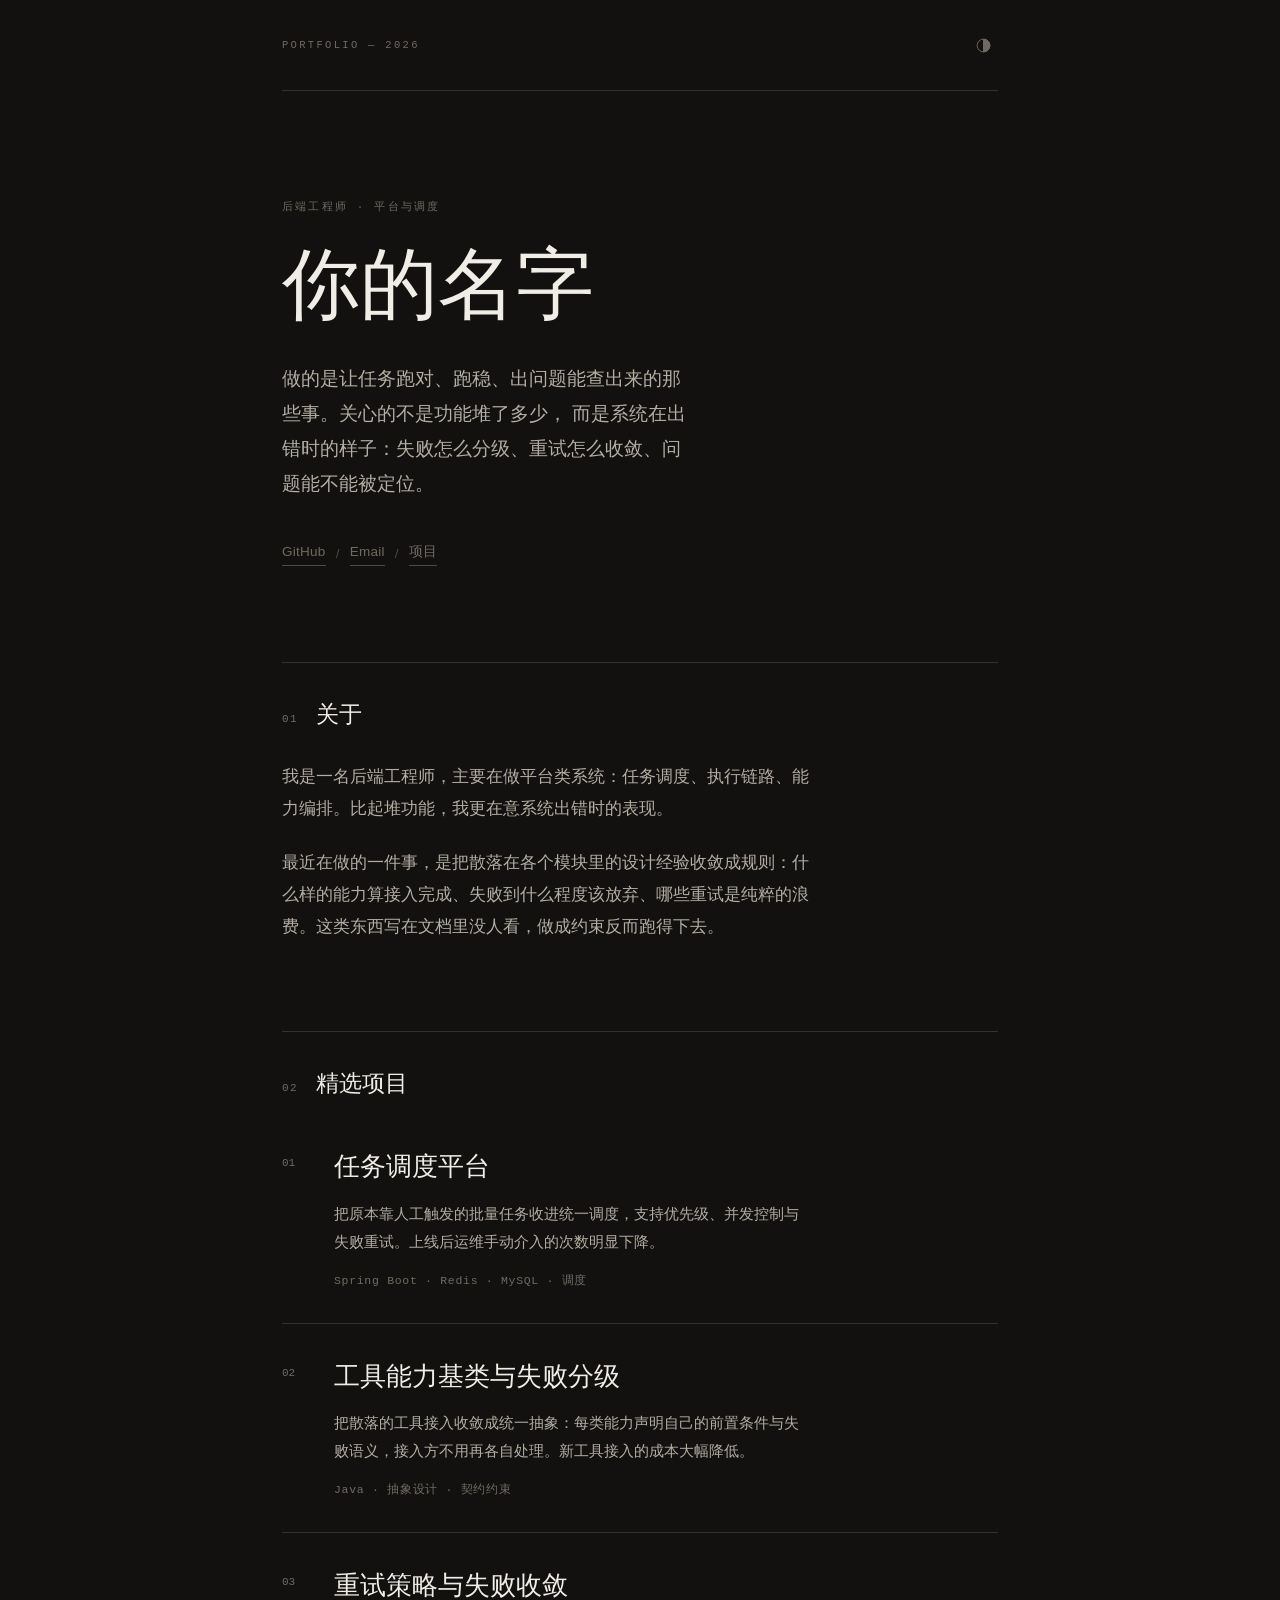
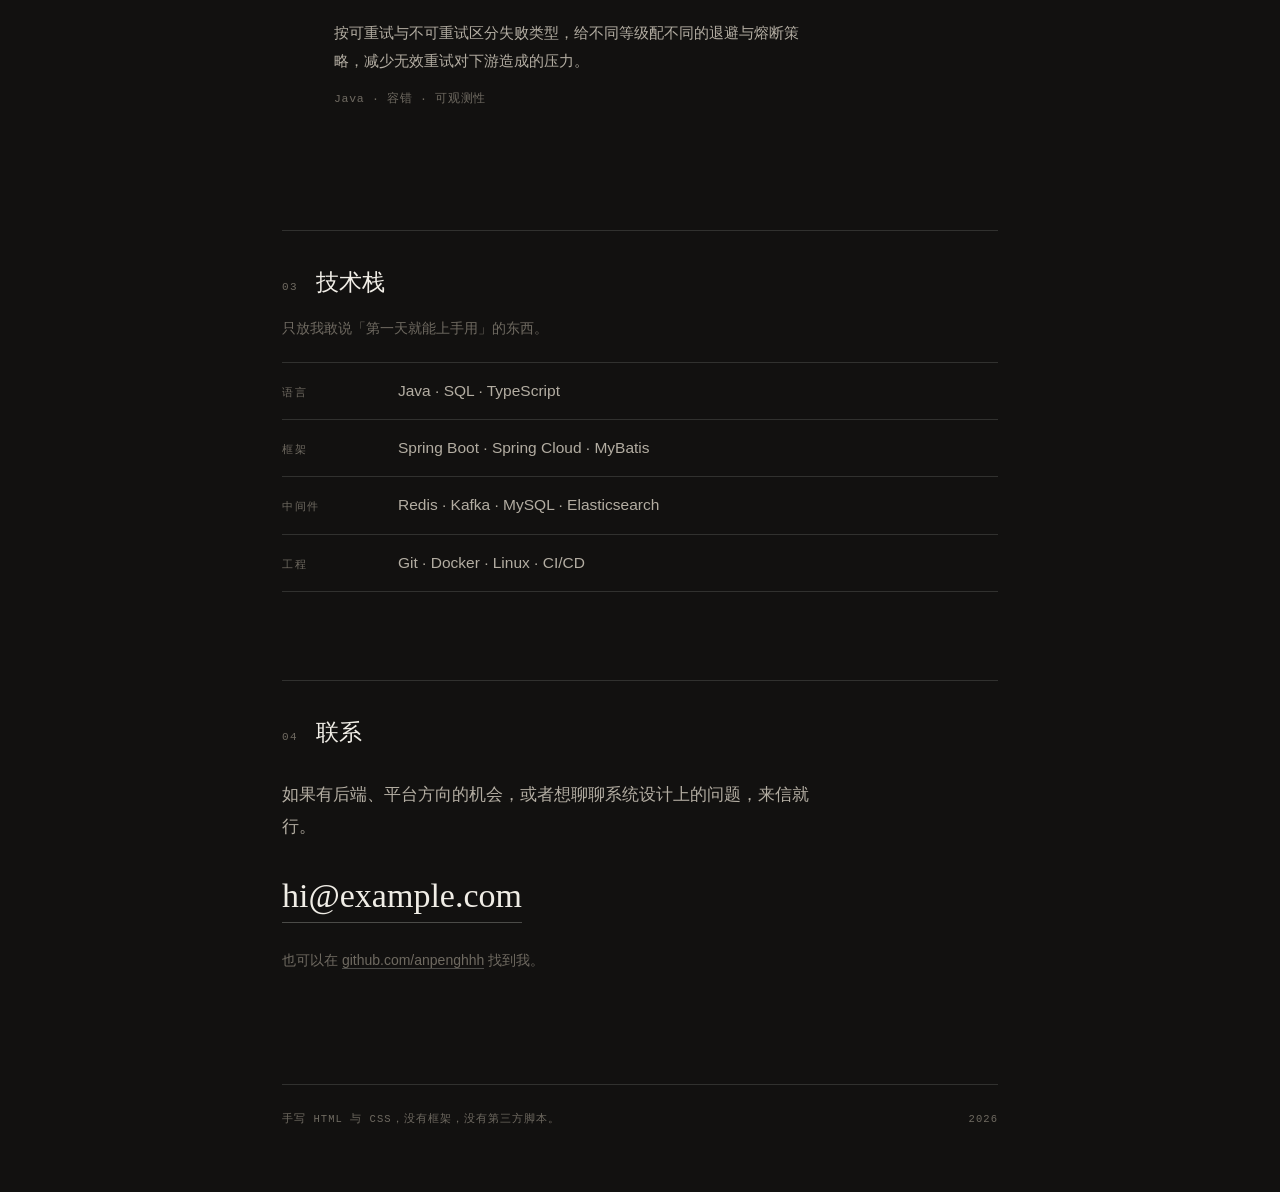
==== commit df1057d9: "新增四种视觉方案与对比页" ====
--- a/index.html
+++ b/index.html
@@ -6,12 +6,15 @@
 <title>你的名字 — 后端工程师</title>
 <meta name="description" content="后端工程师，做平台系统、任务调度与失败处理。">
 <link rel="icon" href="data:image/svg+xml,%3Csvg xmlns='http://www.w3.org/2000/svg' viewBox='0 0 32 32'%3E%3Crect width='32' height='32' fill='%2314120F'/%3E%3Ctext x='16' y='23' font-family='Georgia,serif' font-size='18' fill='%23F6F4EF' text-anchor='middle'%3EA%3C/text%3E%3C/svg%3E">
-<link rel="stylesheet" href="style.css">
+<link rel="stylesheet" href="editorial.css" id="theme-css">
 <script>
   (function () {
-    var saved = localStorage.getItem('theme');
-    var prefersLight = window.matchMedia('(prefers-color-scheme: light)').matches;
-    document.documentElement.dataset.theme = saved || (prefersLight ? 'light' : 'dark');
+    // 对比用：?theme=swiss | dark | warm | editorial
+    var themes = { swiss: 1, dark: 1, warm: 1, editorial: 1 };
+    var t = new URLSearchParams(location.search).get('theme');
+    if (t && themes[t]) {
+      document.getElementById('theme-css').href = t + '.css';
+    }
   })();
 </script>
 </head>
--- a/editorial.css
+++ b/editorial.css
@@ -0,0 +1,521 @@
+/* ===========================================================
+   编辑排版风 · 个人站
+   改配色只需动两组变量；改字号在 .hero / .block 相关规则里。
+   =========================================================== */
+
+:root,
+[data-theme="dark"] {
+  --paper: #121110;
+  --paper-raised: #1a1917;
+  --ink: #f0ede6;
+  --ink-soft: #b3ada2;
+  --ink-faint: #6f6a61;
+  --accent: #d97757;
+  --rule: rgba(240, 237, 230, 0.14);
+  --rule-strong: rgba(240, 237, 230, 0.26);
+}
+
+[data-theme="light"] {
+  --paper: #f6f4ef;
+  --paper-raised: #fbfaf7;
+  --ink: #14120f;
+  --ink-soft: #4d4840;
+  --ink-faint: #918b80;
+  --accent: #8c2f1e;
+  --rule: rgba(20, 18, 15, 0.13);
+  --rule-strong: rgba(20, 18, 15, 0.26);
+}
+
+:root {
+  --serif: "Songti SC", "Songti TC", "Source Han Serif SC", "Noto Serif SC",
+    Georgia, "Times New Roman", serif;
+  --sans: -apple-system, BlinkMacSystemFont, "PingFang SC", "Helvetica Neue",
+    "Microsoft YaHei", Arial, sans-serif;
+  --mono: ui-monospace, "SF Mono", Menlo, Consolas, monospace;
+}
+
+*,
+*::before,
+*::after {
+  box-sizing: border-box;
+}
+
+html {
+  scroll-behavior: smooth;
+  -webkit-text-size-adjust: 100%;
+}
+
+body {
+  margin: 0;
+  background: var(--paper);
+  color: var(--ink);
+  font-family: var(--sans);
+  font-size: 16px;
+  line-height: 1.6;
+  -webkit-font-smoothing: antialiased;
+  text-rendering: optimizeLegibility;
+  transition: background-color 0.3s ease, color 0.3s ease;
+}
+
+a {
+  color: inherit;
+  text-decoration: none;
+}
+
+h1,
+h2,
+h3,
+p,
+ul,
+dl,
+dd {
+  margin: 0;
+}
+
+ul {
+  padding: 0;
+  list-style: none;
+}
+
+:focus-visible {
+  outline: 1.5px solid var(--accent);
+  outline-offset: 4px;
+}
+
+::selection {
+  background: var(--accent);
+  color: var(--paper);
+}
+
+/* ---------- 页框 ---------- */
+
+.page {
+  max-width: 780px;
+  margin: 0 auto;
+  padding: 0 32px 64px;
+}
+
+/* ---------- 页眉 ---------- */
+
+.masthead {
+  display: flex;
+  align-items: center;
+  justify-content: space-between;
+  padding: 30px 0;
+  border-bottom: 1px solid var(--rule);
+}
+
+.masthead-label {
+  font-family: var(--mono);
+  font-size: 10.5px;
+  letter-spacing: 0.22em;
+  text-transform: uppercase;
+  color: var(--ink-faint);
+}
+
+.theme-toggle {
+  display: grid;
+  place-items: center;
+  width: 30px;
+  height: 30px;
+  padding: 0;
+  border: 0;
+  background: none;
+  color: var(--ink-faint);
+  cursor: pointer;
+  transition: color 0.2s ease, transform 0.4s ease;
+}
+
+.theme-toggle:hover {
+  color: var(--ink);
+  transform: rotate(180deg);
+}
+
+.theme-toggle svg {
+  width: 17px;
+  height: 17px;
+  fill: none;
+  stroke: currentColor;
+  stroke-width: 1.3;
+}
+
+/* ---------- 首屏 ---------- */
+
+.hero {
+  padding: 108px 0 96px;
+}
+
+.kicker {
+  font-family: var(--mono);
+  font-size: 11px;
+  letter-spacing: 0.2em;
+  text-transform: uppercase;
+  color: var(--ink-faint);
+}
+
+h1 {
+  margin-top: 26px;
+  font-family: var(--serif);
+  font-size: clamp(46px, 7.4vw, 78px);
+  font-weight: 400;
+  line-height: 1.08;
+  color: var(--ink);
+}
+
+.lede {
+  margin-top: 34px;
+  max-width: 40ch;
+  font-size: clamp(16.5px, 1.9vw, 18.5px);
+  line-height: 1.9;
+  color: var(--ink-soft);
+}
+
+.hero-meta {
+  display: flex;
+  flex-wrap: wrap;
+  align-items: center;
+  gap: 10px;
+  margin-top: 40px;
+  font-size: 13.5px;
+  letter-spacing: 0.02em;
+  color: var(--ink-faint);
+}
+
+.hero-meta a {
+  padding-bottom: 2px;
+  border-bottom: 1px solid var(--rule-strong);
+  transition: border-color 0.25s ease, color 0.25s ease;
+}
+
+.hero-meta a:hover {
+  color: var(--ink);
+  border-color: var(--accent);
+}
+
+.sep {
+  color: var(--rule-strong);
+}
+
+/* ---------- 区块 ---------- */
+
+.block {
+  padding-top: 34px;
+  border-top: 1px solid var(--rule);
+}
+
+.block + .block {
+  margin-top: 88px;
+}
+
+.block-head {
+  display: flex;
+  align-items: baseline;
+  gap: 18px;
+}
+
+.num {
+  font-family: var(--mono);
+  font-size: 11px;
+  letter-spacing: 0.12em;
+  color: var(--ink-faint);
+  font-variant-numeric: tabular-nums;
+}
+
+.block-head h2 {
+  font-family: var(--serif);
+  font-size: clamp(19px, 2.2vw, 23px);
+  font-weight: 400;
+  color: var(--ink);
+}
+
+.block-note {
+  margin-top: 16px;
+  font-size: 14px;
+  color: var(--ink-faint);
+}
+
+/* ---------- 正文 ---------- */
+
+.prose {
+  margin-top: 26px;
+}
+
+.prose p {
+  max-width: 58ch;
+  font-size: 16.5px;
+  line-height: 1.95;
+  color: var(--ink-soft);
+}
+
+.prose p + p {
+  margin-top: 22px;
+}
+
+/* ---------- 项目列表 ---------- */
+
+.works {
+  margin-top: 12px;
+}
+
+.works li + li {
+  border-top: 1px solid var(--rule);
+}
+
+.work {
+  display: grid;
+  grid-template-columns: 34px minmax(0, 1fr) 22px;
+  gap: 18px;
+  padding: 32px 0;
+}
+
+.work-index {
+  font-family: var(--mono);
+  font-size: 11px;
+  color: var(--ink-faint);
+  padding-top: 9px;
+  font-variant-numeric: tabular-nums;
+}
+
+.work-body h3 {
+  font-family: var(--serif);
+  font-size: clamp(21px, 2.6vw, 26px);
+  font-weight: 400;
+  color: var(--ink);
+  transition: color 0.25s ease, transform 0.3s ease;
+}
+
+.work:hover .work-body h3 {
+  color: var(--accent);
+  transform: translateX(5px);
+}
+
+.work-body p {
+  margin-top: 12px;
+  max-width: 56ch;
+  font-size: 15px;
+  line-height: 1.85;
+  color: var(--ink-soft);
+}
+
+.work-stack {
+  margin-top: 14px !important;
+  font-family: var(--mono);
+  font-size: 11.5px !important;
+  letter-spacing: 0.06em;
+  color: var(--ink-faint) !important;
+}
+
+.work-arrow {
+  font-size: 15px;
+  color: var(--accent);
+  padding-top: 8px;
+  opacity: 0;
+  transform: translate(-4px, 4px);
+  transition: opacity 0.25s ease, transform 0.25s ease;
+}
+
+.work:hover .work-arrow {
+  opacity: 1;
+  transform: none;
+}
+
+/* ---------- 技术栈 ---------- */
+
+.stack {
+  margin-top: 22px;
+}
+
+.stack > div {
+  display: grid;
+  grid-template-columns: 96px minmax(0, 1fr);
+  gap: 20px;
+  align-items: baseline;
+  padding: 15px 0;
+  border-bottom: 1px solid var(--rule);
+}
+
+.stack > div:first-child {
+  border-top: 1px solid var(--rule);
+}
+
+.stack dt {
+  font-family: var(--mono);
+  font-size: 11px;
+  letter-spacing: 0.14em;
+  color: var(--ink-faint);
+}
+
+.stack dd {
+  font-size: 15.5px;
+  line-height: 1.7;
+  color: var(--ink-soft);
+}
+
+/* ---------- 联系 ---------- */
+
+.contact-mail {
+  display: inline-block;
+  margin-top: 32px;
+  font-family: var(--serif);
+  font-size: clamp(24px, 3.6vw, 34px);
+  line-height: 1.3;
+  color: var(--ink);
+  border-bottom: 1px solid var(--rule-strong);
+  padding-bottom: 4px;
+  transition: color 0.25s ease, border-color 0.25s ease;
+}
+
+.contact-mail:hover {
+  color: var(--accent);
+  border-color: var(--accent);
+}
+
+.contact-alt {
+  margin-top: 26px;
+  font-size: 14px;
+  color: var(--ink-faint);
+}
+
+.contact-alt a {
+  border-bottom: 1px solid var(--rule-strong);
+  transition: color 0.25s ease, border-color 0.25s ease;
+}
+
+.contact-alt a:hover {
+  color: var(--ink);
+  border-color: var(--accent);
+}
+
+/* ---------- 页脚 ---------- */
+
+.colophon {
+  display: flex;
+  flex-wrap: wrap;
+  justify-content: space-between;
+  gap: 12px;
+  margin-top: 112px;
+  padding-top: 26px;
+  border-top: 1px solid var(--rule);
+  font-family: var(--mono);
+  font-size: 10.5px;
+  letter-spacing: 0.1em;
+  color: var(--ink-faint);
+}
+
+/* ---------- 入场 ---------- */
+
+.hero .kicker,
+.hero h1,
+.hero .lede,
+.hero .hero-meta {
+  animation: rise 0.9s cubic-bezier(0.22, 0.61, 0.36, 1) both;
+}
+
+.hero h1 {
+  animation-delay: 0.08s;
+}
+
+.hero .lede {
+  animation-delay: 0.16s;
+}
+
+.hero .hero-meta {
+  animation-delay: 0.24s;
+}
+
+@keyframes rise {
+  from {
+    opacity: 0;
+    transform: translateY(18px);
+  }
+  to {
+    opacity: 1;
+    transform: none;
+  }
+}
+
+[data-reveal] {
+  opacity: 0;
+  transform: translateY(16px);
+  transition: opacity 0.75s cubic-bezier(0.22, 0.61, 0.36, 1),
+    transform 0.75s cubic-bezier(0.22, 0.61, 0.36, 1);
+}
+
+[data-reveal].is-in {
+  opacity: 1;
+  transform: none;
+}
+
+/* ---------- 响应式 ---------- */
+
+@media (max-width: 640px) {
+  .page {
+    padding: 0 22px 48px;
+  }
+
+  .hero {
+    padding: 72px 0 64px;
+  }
+
+  h1 {
+    margin-top: 20px;
+  }
+
+  .lede {
+    margin-top: 26px;
+    max-width: none;
+  }
+
+  .hero-meta {
+    margin-top: 32px;
+  }
+
+  .block + .block {
+    margin-top: 64px;
+  }
+
+  .work {
+    grid-template-columns: minmax(0, 1fr) 20px;
+    gap: 12px;
+    padding: 26px 0;
+  }
+
+  .work-index {
+    display: none;
+  }
+
+  .work-body p {
+    font-size: 14.5px;
+  }
+
+  .stack > div {
+    grid-template-columns: 1fr;
+    gap: 6px;
+    padding: 13px 0;
+  }
+
+  .colophon {
+    margin-top: 72px;
+    justify-content: flex-start;
+    gap: 6px;
+    flex-direction: column;
+  }
+}
+
+@media (prefers-reduced-motion: reduce) {
+  html {
+    scroll-behavior: auto;
+  }
+
+  *,
+  *::before,
+  *::after {
+    transition-duration: 0.01ms !important;
+    animation-duration: 0.01ms !important;
+  }
+
+  [data-reveal] {
+    opacity: 1;
+    transform: none;
+  }
+}
